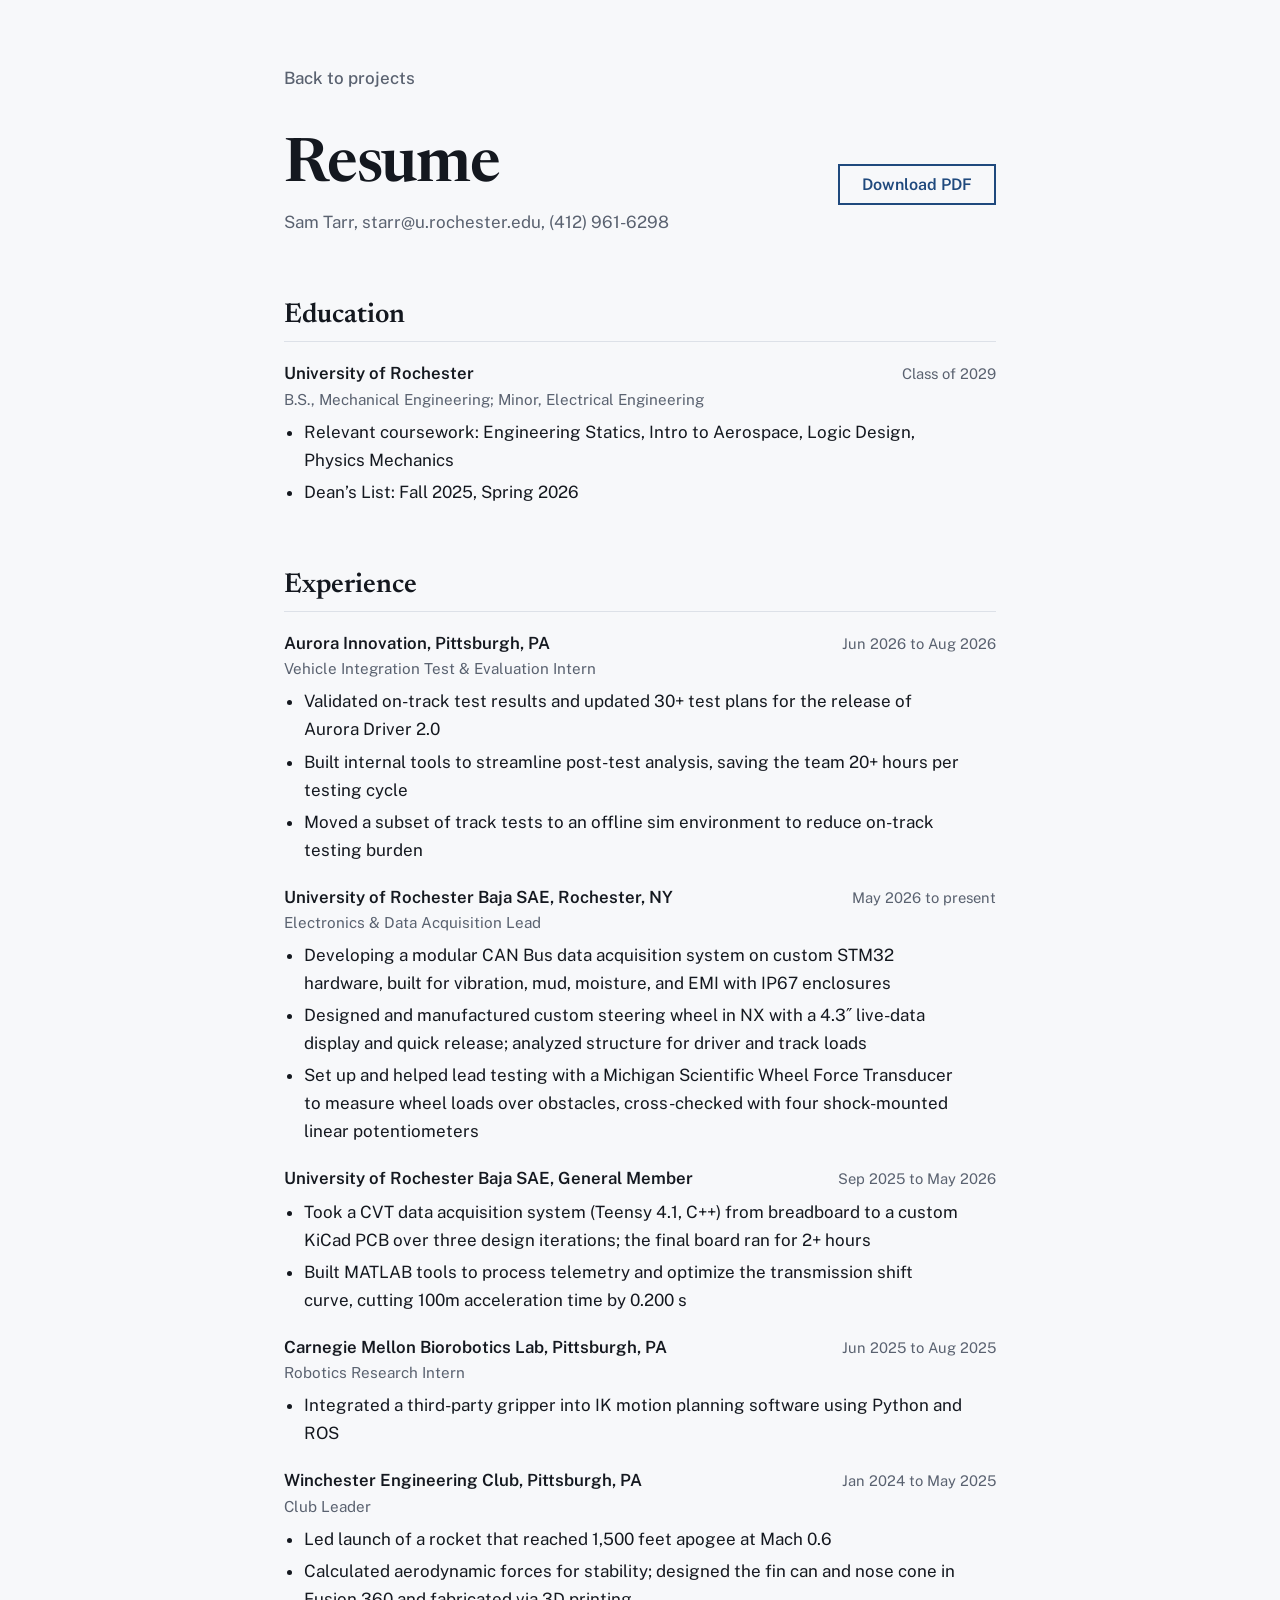
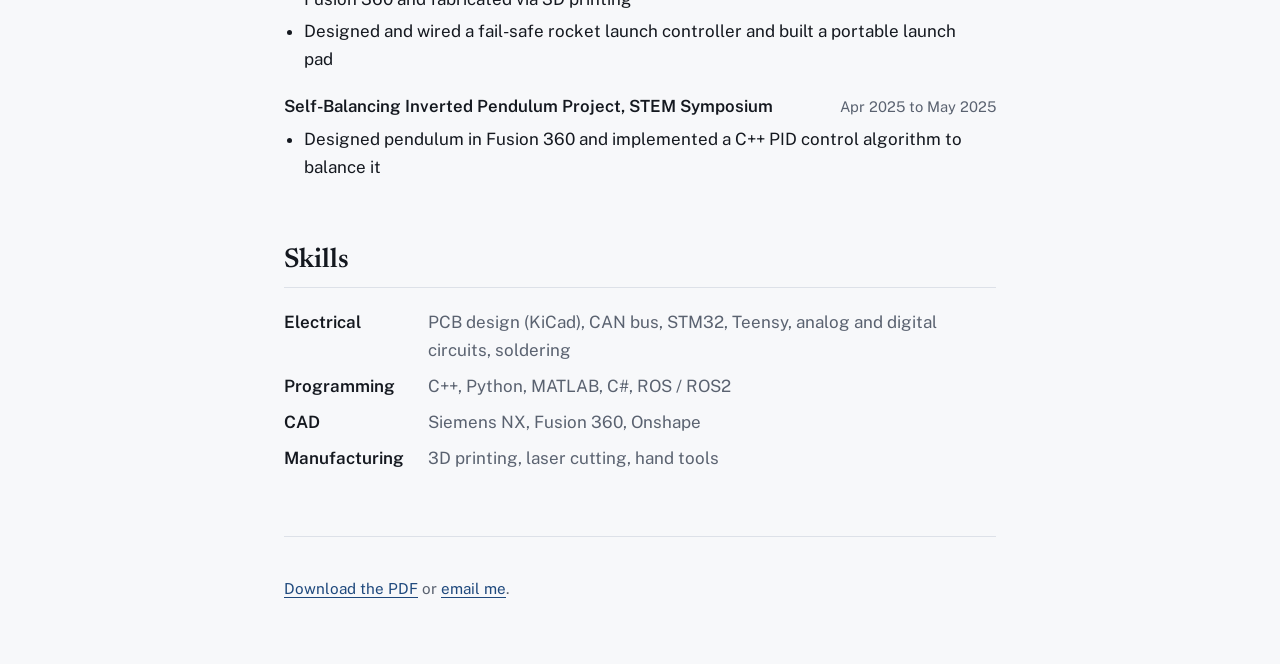
==== resume.html @ 6f62c16b "Initial Commit buh" ====
<!DOCTYPE html>
<html lang="en">
<head>
<meta charset="utf-8">
<meta name="viewport" content="width=device-width, initial-scale=1">
<title>Resume | Sam Tarr</title>
<meta name="description" content="Resume of Sam Tarr: mechanical engineering with an electrical engineering minor.">
<link rel="preconnect" href="https://fonts.googleapis.com">
<link rel="preconnect" href="https://fonts.gstatic.com" crossorigin>
<link href="https://fonts.googleapis.com/css2?family=Newsreader:opsz,wght@6..72,500;6..72,600&family=Public+Sans:wght@400;500;600&display=swap" rel="stylesheet">
<link rel="stylesheet" href="styles.css">
</head>
<body>
<main class="resume-wrap">
<a class="back" href="index.html">Back to projects</a>

<div class="resume-top">
  <div>
    <h1>Resume</h1>
    <p>Sam Tarr, starr@u.rochester.edu, (412) 961-6298</p>
  </div>
  <a class="btn" href="Assets/Sam_Tarr_Resume.pdf" download>Download PDF</a>
</div>

<h2>Education</h2>
<div class="r-item">
  <div class="r-head"><h3>University of Rochester</h3><span class="when">Class of 2029</span></div>
  <p class="r-sub">B.S., Mechanical Engineering; Minor, Electrical Engineering</p>
  <ul>
    <li>Relevant coursework: Engineering Statics, Intro to Aerospace, Logic Design, Physics Mechanics</li>
    <li>Dean&rsquo;s List: Fall 2025, Spring 2026</li>
  </ul>
</div>

<h2>Experience</h2>
<div class="r-item">
  <div class="r-head"><h3>Aurora Innovation, Pittsburgh, PA</h3><span class="when">Jun 2026 to Aug 2026</span></div>
  <p class="r-sub">Vehicle Integration Test &amp; Evaluation Intern</p>
  <ul>
    <li>Validated on-track test results and updated 30+ test plans for the release of Aurora Driver 2.0</li>
    <li>Built internal tools to streamline post-test analysis, saving the team 20+ hours per testing cycle</li>
    <li>Moved a subset of track tests to an offline sim environment to reduce on-track testing burden</li>
  </ul>
</div>
<div class="r-item">
  <div class="r-head"><h3>University of Rochester Baja SAE, Rochester, NY</h3><span class="when">May 2026 to present</span></div>
  <p class="r-sub">Electronics &amp; Data Acquisition Lead</p>
  <ul>
    <li>Developing a modular CAN Bus data acquisition system on custom STM32 hardware, built for vibration, mud, moisture, and EMI with IP67 enclosures</li>
    <li>Designed and manufactured custom steering wheel in NX with a 4.3&Prime; live-data display and quick release; analyzed structure for driver and track loads</li>
    <li>Set up and helped lead testing with a Michigan Scientific Wheel Force Transducer to measure wheel loads over obstacles, cross-checked with four shock-mounted linear potentiometers</li>
  </ul>
</div>
<div class="r-item">
  <div class="r-head"><h3>University of Rochester Baja SAE, General Member</h3><span class="when">Sep 2025 to May 2026</span></div>
  <ul>
    <li>Took a CVT data acquisition system (Teensy 4.1, C++) from breadboard to a custom KiCad PCB over three design iterations; the final board ran for 2+ hours</li>
    <li>Built MATLAB tools to process telemetry and optimize the transmission shift curve, cutting 100m acceleration time by 0.200 s</li>
  </ul>
</div>
<div class="r-item">
  <div class="r-head"><h3>Carnegie Mellon Biorobotics Lab, Pittsburgh, PA</h3><span class="when">Jun 2025 to Aug 2025</span></div>
  <p class="r-sub">Robotics Research Intern</p>
  <ul><li>Integrated a third-party gripper into IK motion planning software using Python and ROS</li></ul>
</div>
<div class="r-item">
  <div class="r-head"><h3>Winchester Engineering Club, Pittsburgh, PA</h3><span class="when">Jan 2024 to May 2025</span></div>
  <p class="r-sub">Club Leader</p>
  <ul>
    <li>Led launch of a rocket that reached 1,500 feet apogee at Mach 0.6</li>
    <li>Calculated aerodynamic forces for stability; designed the fin can and nose cone in Fusion 360 and fabricated via 3D printing</li>
    <li>Designed and wired a fail-safe rocket launch controller and built a portable launch pad</li>
  </ul>
</div>
<div class="r-item">
  <div class="r-head"><h3>Self-Balancing Inverted Pendulum Project, STEM Symposium</h3><span class="when">Apr 2025 to May 2025</span></div>
  <ul><li>Designed pendulum in Fusion 360 and implemented a C++ PID control algorithm to balance it</li></ul>
</div>

<h2>Skills</h2>
<dl class="skills">
  <dt>Electrical</dt><dd>PCB design (KiCad), CAN bus, STM32, Teensy, analog and digital circuits, soldering</dd>
  <dt>Programming</dt><dd>C++, Python, MATLAB, C#, ROS / ROS2</dd>
  <dt>CAD</dt><dd>Siemens NX, Fusion 360, Onshape</dd>
  <dt>Manufacturing</dt><dd>3D printing, laser cutting, hand tools</dd>
</dl>

<footer>
  <p><a href="Assets/Sam_Tarr_Resume.pdf" download>Download the PDF</a> or <a href="mailto:starr@u.rochester.edu">email me</a>.</p>
</footer>
</main>
</body>
</html>
---- styles.css ----
:root{
  --bg:#f7f8fa; --ink:#14181f; --muted:#5a6270; --line:#dde1e8; --accent:#1f497d; --name:#2f6fb5; --card:#ffffff; --ph:#e8ecf2;
  --serif:'Newsreader',Georgia,'Times New Roman',serif;
  --sans:'Public Sans',system-ui,-apple-system,'Segoe UI',Roboto,sans-serif;
}
@media (prefers-color-scheme:dark){
  :root{--bg:#10141a; --ink:#e9edf3; --muted:#9aa4b2; --line:#262d38; --accent:#7fa8dc; --name:#7fa8dc; --card:#161b23; --ph:#1c232d}
}
*{box-sizing:border-box}
html{scroll-behavior:smooth}
html.lock{overflow:hidden}
body{margin:0;background:var(--bg);color:var(--ink);font:17px/1.65 var(--sans);-webkit-font-smoothing:antialiased}
a{color:var(--accent);text-underline-offset:3px}
a:focus-visible,button:focus-visible{outline:2px solid var(--accent);outline-offset:3px}
main{max-width:1040px;margin:0 auto;padding:64px 24px 48px}
h1,h2,h3{font-family:var(--serif);font-weight:600;line-height:1.15;margin:0}
h1{font-size:clamp(2.6rem,7vw,3.8rem);letter-spacing:-.02em}
h1 .name{color:var(--name)}
h2{font-size:1.7rem;margin:64px 0 20px;padding-bottom:10px;border-bottom:1px solid var(--line)}
.lede{font-family:var(--serif);font-size:clamp(1.25rem,3vw,1.55rem);line-height:1.4;margin:14px 0 14px;max-width:34em}
.bio{color:var(--muted);max-width:62ch;margin:0 0 22px}

/* Hero */
.hero{display:flex;gap:32px;align-items:flex-start;justify-content:space-between}
.hero .text{flex:1;min-width:0}
.actions{display:flex;align-items:center;gap:18px;flex-wrap:wrap}
.icon{display:inline-flex;width:30px;height:30px;color:var(--ink)}
.icon:hover{color:var(--accent)}
.icon svg{width:100%;height:100%;fill:currentColor}
.btn{display:inline-block;padding:9px 22px;border:2px solid var(--accent);border-radius:0;background:transparent;color:var(--accent);font:600 1rem var(--sans);text-decoration:none;cursor:pointer;transition:background .15s,color .15s}
.btn:hover{background:var(--accent);color:var(--bg)}
.avatar{flex:none;width:168px;height:168px;border-radius:50%;overflow:hidden;border:1px solid var(--line);background:var(--ph);position:relative;margin:0}
.avatar img{width:100%;height:100%;object-fit:cover;display:block}
.avatar.empty img{display:none}
.avatar.empty::after{content:"ST";position:absolute;inset:0;display:grid;place-items:center;font:600 2.4rem var(--serif);color:var(--muted)}
@media (max-width:620px){.hero{flex-direction:column-reverse;gap:20px}.avatar{width:120px;height:120px}}

/* Project grid */
.grid{display:grid;grid-template-columns:repeat(auto-fill,minmax(260px,1fr));gap:20px}
.card{display:flex;flex-direction:column;justify-content:flex-start;align-items:stretch;width:100%;height:100%;padding:0;text-align:left;font:inherit;color:inherit;background:var(--card);border:1px solid var(--line);border-radius:6px;overflow:hidden;cursor:pointer;transition:border-color .15s}
.card:hover{border-color:var(--accent)}
.thumb{flex:none;aspect-ratio:16/10;background:var(--ph);position:relative;overflow:hidden}
.thumb img{width:100%;height:100%;object-fit:cover;display:block}
.thumb.empty img{display:none}
.thumb.empty::after{content:"Photo";position:absolute;inset:0;display:grid;place-items:center;color:var(--muted);font-size:.85rem}
.card .info{padding:12px 14px 14px}
.card h3{font-size:1.1rem}
.card .res{margin:4px 0 0;font-size:.9rem;color:var(--accent);font-weight:500;line-height:1.4}

/* Skills */
dl.skills{margin:0;display:grid;grid-template-columns:max-content 1fr;gap:8px 24px}
dl.skills dt{font-weight:600}
dl.skills dd{margin:0;color:var(--muted)}
@media (max-width:520px){dl.skills{grid-template-columns:1fr;gap:0}dl.skills dd{margin-bottom:12px}}

/* Modal */
dialog{padding:0;border:1px solid var(--line);border-radius:8px;background:var(--bg);color:var(--ink);width:min(980px,94vw);max-height:92vh;overflow:auto}
dialog::backdrop{background:rgba(10,14,20,.6)}
.m-body{display:grid;grid-template-columns:1.25fr 1fr;gap:28px;padding:24px}
.m-stage{position:relative;aspect-ratio:4/3;background:var(--ph);border-radius:6px;overflow:hidden}
.m-stage img{width:100%;height:100%;object-fit:cover;display:block}
.m-empty{position:absolute;inset:0;display:none;place-items:center;padding:20px;text-align:center;color:var(--muted);font-size:.9rem}
.m-stage.none .m-empty{display:grid}
.m-stage.none img{display:none}
.nav-btn{position:absolute;top:50%;transform:translateY(-50%);width:38px;height:38px;border:0;border-radius:50%;background:rgba(20,24,31,.65);color:#fff;font-size:1.3rem;line-height:1;cursor:pointer}
.nav-btn:hover{background:rgba(20,24,31,.9)}
.nav-btn.prev{left:10px}.nav-btn.next{right:10px}
.m-stage.single .nav-btn,.m-stage.none .nav-btn{display:none}
.dots{display:flex;justify-content:center;gap:8px;margin-top:12px;min-height:10px}
.dots button{width:9px;height:9px;padding:0;border-radius:50%;border:0;background:var(--line);cursor:pointer}
.dots button[aria-current="true"]{background:var(--accent)}
.m-text h2{font-size:1.6rem;margin:0 0 8px;padding:0 40px 0 0;border:0}
.m-text .res{margin:0 0 14px;padding-right:40px;color:var(--accent);font-weight:600}
.m-text p{margin:0 0 14px}
.m-text .tags{color:var(--muted);font-size:.92rem}
.close{position:absolute;top:10px;right:12px;z-index:2;width:36px;height:36px;border:0;border-radius:50%;background:var(--card);color:var(--ink);font-size:1.4rem;line-height:1;cursor:pointer;border:1px solid var(--line)}
.close:hover{border-color:var(--accent)}
@media (max-width:760px){.m-body{grid-template-columns:1fr;gap:18px;padding:16px}.m-text{padding-top:4px}}

/* Resume page */
.back{display:inline-block;margin-bottom:40px;font-weight:500;color:var(--muted);text-decoration:none}
.back:hover{color:var(--ink);text-decoration:underline;text-underline-offset:6px}
.resume-wrap{max-width:760px}
.resume-top{display:flex;justify-content:space-between;align-items:center;gap:16px;flex-wrap:wrap;margin-bottom:8px}
.resume-top p{margin:6px 0 0;color:var(--muted)}
.r-item{margin:0 0 22px}
.r-head{display:flex;justify-content:space-between;gap:24px;align-items:baseline}
.r-head h3{font-family:var(--sans);font-size:1.05rem;font-weight:600}
.r-head .when{color:var(--muted);font-size:.92rem;white-space:nowrap}
.r-sub{color:var(--muted);margin:0 0 4px;font-size:.95rem}
.r-item ul{margin:6px 0 0;padding-left:20px;max-width:68ch}
.r-item li{margin:0 0 4px}
footer{margin-top:64px;padding-top:24px;border-top:1px solid var(--line);color:var(--muted);font-size:.95rem}
@media (max-width:520px){.r-head{flex-direction:column;gap:0}.r-head .when{white-space:normal}}
@media print{
  body{background:#fff;color:#000;font-size:11pt}
  .back,.btn{display:none}
  main{padding:0;max-width:none}
  h2{margin-top:24px}
  a{color:#000}
}
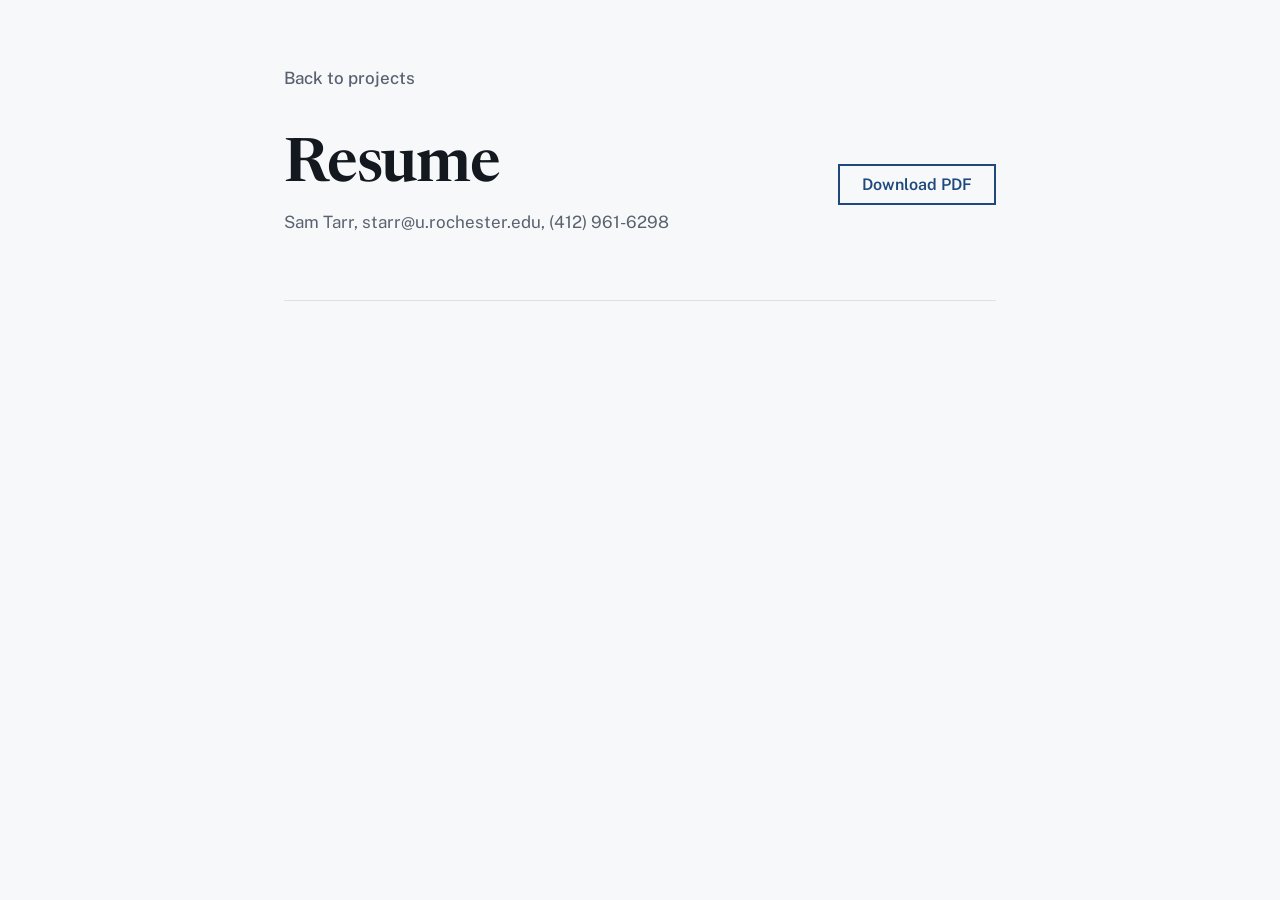
==== commit 81d38e14: "Change :D" ====
--- a/resume.html
+++ b/resume.html
@@ -22,71 +22,7 @@
   <a class="btn" href="Assets/Sam_Tarr_Resume.pdf" download>Download PDF</a>
 </div>
 
-<h2>Education</h2>
-<div class="r-item">
-  <div class="r-head"><h3>University of Rochester</h3><span class="when">Class of 2029</span></div>
-  <p class="r-sub">B.S., Mechanical Engineering; Minor, Electrical Engineering</p>
-  <ul>
-    <li>Relevant coursework: Engineering Statics, Intro to Aerospace, Logic Design, Physics Mechanics</li>
-    <li>Dean&rsquo;s List: Fall 2025, Spring 2026</li>
-  </ul>
-</div>
-
-<h2>Experience</h2>
-<div class="r-item">
-  <div class="r-head"><h3>Aurora Innovation, Pittsburgh, PA</h3><span class="when">Jun 2026 to Aug 2026</span></div>
-  <p class="r-sub">Vehicle Integration Test &amp; Evaluation Intern</p>
-  <ul>
-    <li>Validated on-track test results and updated 30+ test plans for the release of Aurora Driver 2.0</li>
-    <li>Built internal tools to streamline post-test analysis, saving the team 20+ hours per testing cycle</li>
-    <li>Moved a subset of track tests to an offline sim environment to reduce on-track testing burden</li>
-  </ul>
-</div>
-<div class="r-item">
-  <div class="r-head"><h3>University of Rochester Baja SAE, Rochester, NY</h3><span class="when">May 2026 to present</span></div>
-  <p class="r-sub">Electronics &amp; Data Acquisition Lead</p>
-  <ul>
-    <li>Developing a modular CAN Bus data acquisition system on custom STM32 hardware, built for vibration, mud, moisture, and EMI with IP67 enclosures</li>
-    <li>Designed and manufactured custom steering wheel in NX with a 4.3&Prime; live-data display and quick release; analyzed structure for driver and track loads</li>
-    <li>Set up and helped lead testing with a Michigan Scientific Wheel Force Transducer to measure wheel loads over obstacles, cross-checked with four shock-mounted linear potentiometers</li>
-  </ul>
-</div>
-<div class="r-item">
-  <div class="r-head"><h3>University of Rochester Baja SAE, General Member</h3><span class="when">Sep 2025 to May 2026</span></div>
-  <ul>
-    <li>Took a CVT data acquisition system (Teensy 4.1, C++) from breadboard to a custom KiCad PCB over three design iterations; the final board ran for 2+ hours</li>
-    <li>Built MATLAB tools to process telemetry and optimize the transmission shift curve, cutting 100m acceleration time by 0.200 s</li>
-  </ul>
-</div>
-<div class="r-item">
-  <div class="r-head"><h3>Carnegie Mellon Biorobotics Lab, Pittsburgh, PA</h3><span class="when">Jun 2025 to Aug 2025</span></div>
-  <p class="r-sub">Robotics Research Intern</p>
-  <ul><li>Integrated a third-party gripper into IK motion planning software using Python and ROS</li></ul>
-</div>
-<div class="r-item">
-  <div class="r-head"><h3>Winchester Engineering Club, Pittsburgh, PA</h3><span class="when">Jan 2024 to May 2025</span></div>
-  <p class="r-sub">Club Leader</p>
-  <ul>
-    <li>Led launch of a rocket that reached 1,500 feet apogee at Mach 0.6</li>
-    <li>Calculated aerodynamic forces for stability; designed the fin can and nose cone in Fusion 360 and fabricated via 3D printing</li>
-    <li>Designed and wired a fail-safe rocket launch controller and built a portable launch pad</li>
-  </ul>
-</div>
-<div class="r-item">
-  <div class="r-head"><h3>Self-Balancing Inverted Pendulum Project, STEM Symposium</h3><span class="when">Apr 2025 to May 2025</span></div>
-  <ul><li>Designed pendulum in Fusion 360 and implemented a C++ PID control algorithm to balance it</li></ul>
-</div>
-
-<h2>Skills</h2>
-<dl class="skills">
-  <dt>Electrical</dt><dd>PCB design (KiCad), CAN bus, STM32, Teensy, analog and digital circuits, soldering</dd>
-  <dt>Programming</dt><dd>C++, Python, MATLAB, C#, ROS / ROS2</dd>
-  <dt>CAD</dt><dd>Siemens NX, Fusion 360, Onshape</dd>
-  <dt>Manufacturing</dt><dd>3D printing, laser cutting, hand tools</dd>
-</dl>
-
 <footer>
-  <p><a href="Assets/Sam_Tarr_Resume.pdf" download>Download the PDF</a> or <a href="mailto:starr@u.rochester.edu">email me</a>.</p>
 </footer>
 </main>
 </body>
--- a/styles.css
+++ b/styles.css
@@ -4,7 +4,7 @@
   --sans:'Public Sans',system-ui,-apple-system,'Segoe UI',Roboto,sans-serif;
 }
 @media (prefers-color-scheme:dark){
-  :root{--bg:#10141a; --ink:#e9edf3; --muted:#9aa4b2; --line:#262d38; --accent:#7fa8dc; --name:#7fa8dc; --card:#161b23; --ph:#1c232d}
+  :root{--bg:#10141a; --ink:#e9edf3; --muted:#9aa4b2; --line:#262d38; --accent:#a4c1e7; --name:#a5c5da; --card:#161b23; --ph:#1c232d}
 }
 *{box-sizing:border-box}
 html{scroll-behavior:smooth}
@@ -58,7 +58,7 @@
 dialog::backdrop{background:rgba(10,14,20,.6)}
 .m-body{display:grid;grid-template-columns:1.25fr 1fr;gap:28px;padding:24px}
 .m-stage{position:relative;aspect-ratio:4/3;background:var(--ph);border-radius:6px;overflow:hidden}
-.m-stage img{width:100%;height:100%;object-fit:cover;display:block}
+.m-stage img{width:100%;height:100%;object-fit:contain;display:block}
 .m-empty{position:absolute;inset:0;display:none;place-items:center;padding:20px;text-align:center;color:var(--muted);font-size:.9rem}
 .m-stage.none .m-empty{display:grid}
 .m-stage.none img{display:none}
